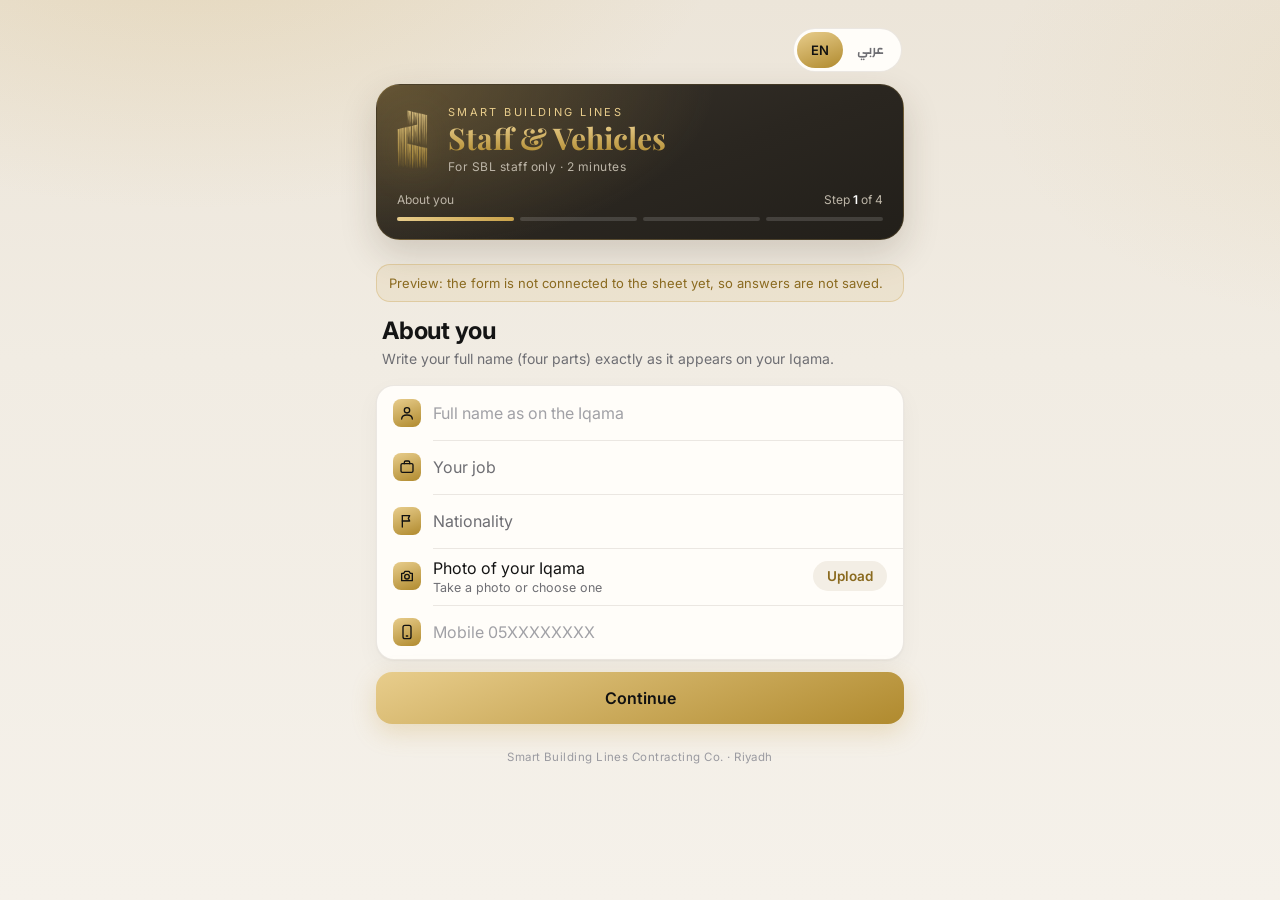
==== staff/index.html @ 47f31065 "Staff form: Iqama photo upload (no number), lists fix, Next always open Co-Authored-By: Claude Opus " ====
<!DOCTYPE html>
<html lang="en" data-endpoint="https://script.google.com/macros/s/AKfycbxif5D66XnU95AdRyR9ZAlbnvztAVgLRo8G4Ydb9CkKYhZfFOlJzrcIyh52DDuPWWcT/exec">
<head>
<meta charset="utf-8">
<meta name="viewport" content="width=device-width, initial-scale=1, viewport-fit=cover">
<meta name="robots" content="noindex, nofollow">
<title>SBL Staff &amp; Vehicles</title>
<link rel="preconnect" href="https://fonts.googleapis.com">
<link href="https://fonts.googleapis.com/css2?family=Inter:wght@400;500;600;700&family=Playfair+Display:wght@600;700&family=Changa:wght@400;500;600;700&display=swap" rel="stylesheet">
<style>
:root{
  --bg:#f1ece3; --cell:#fffdf9; --line:rgba(60,45,20,.10); --field:#f3eee5; --ink:#8a6a1f;
  --text:#141414; --muted:#6e6e73; --gold:#c9a24a; --gold2:#e8cd8c; --gold3:#b08a2e; --danger:#e5484d; --ok:#2e7d4f; --r:18px;
}
*{box-sizing:border-box;-webkit-tap-highlight-color:transparent}
html,body{margin:0;background:var(--bg);color:var(--text);font-family:Inter,-apple-system,BlinkMacSystemFont,"SF Pro Text",system-ui,sans-serif;-webkit-font-smoothing:antialiased}
body{min-height:100vh;background:
  radial-gradient(900px 500px at 15% -10%,rgba(201,162,74,.22),transparent 60%),
  radial-gradient(700px 400px at 110% 10%,rgba(201,162,74,.10),transparent 60%),
  linear-gradient(180deg,#ece5d9 0%,var(--bg) 40%,#f5f1ea 100%)}
.wrap{max-width:560px;margin:0 auto;padding:28px 16px 40px}
.top{display:flex;justify-content:flex-end;margin:0 2px 12px}
.lang{display:flex;background:var(--cell);border:1px solid var(--line);border-radius:999px;padding:3px}
.lang button{border:0;background:transparent;color:var(--muted);font:600 13px Inter,Changa,sans-serif;padding:6px 14px;border-radius:999px;cursor:pointer}
.lang button.sel{background:linear-gradient(160deg,var(--gold2),var(--gold3));color:#111}
.head{background:radial-gradient(520px 260px at 0% 0%,rgba(201,162,74,.30),transparent 65%),linear-gradient(160deg,#3a342c 0%,#2a2620 55%,#221f1a 100%);
  border-radius:24px;padding:18px;margin:0 0 24px;box-shadow:0 14px 36px rgba(60,45,20,.18);border:1px solid rgba(201,162,74,.18)}
.hero{display:flex;align-items:center;gap:16px;margin:2px 0 18px}
.hero img{height:62px;filter:drop-shadow(0 6px 18px rgba(201,162,74,.35))}
.hero .k{font-size:11px;letter-spacing:.22em;color:var(--gold2);text-transform:uppercase}
.hero h1{font-family:"Playfair Display",Georgia,serif;font-size:30px;line-height:1.05;margin:4px 0 4px;background:linear-gradient(180deg,var(--gold2),var(--gold3));-webkit-background-clip:text;background-clip:text;color:transparent}
.hero .s{font-size:12px;color:#bdb6a8;letter-spacing:.04em}
.steplbl{display:flex;justify-content:space-between;margin:0 2px 10px;font-size:12px;color:#bdb6a8}
.steplbl b{color:#fff;font-weight:600}
.prog{display:flex;gap:6px;margin:0 2px}
.prog i{flex:1;height:4px;border-radius:4px;background:rgba(255,255,255,.14);overflow:hidden;position:relative}
.prog i::after{content:"";position:absolute;inset:0;width:0;background:linear-gradient(90deg,var(--gold2),var(--gold));transition:width .5s cubic-bezier(.2,.8,.2,1)}
.prog i.on::after{width:100%}
.step{display:none;animation:in .45s cubic-bezier(.2,.8,.2,1)}
.step.on{display:block}
.step.back{animation:inb .45s cubic-bezier(.2,.8,.2,1)}
@keyframes in{from{opacity:0;transform:translateX(24px)}to{opacity:1;transform:none}}
@keyframes inb{from{opacity:0;transform:translateX(-24px)}to{opacity:1;transform:none}}
h2{font-size:24px;font-weight:700;margin:6px 6px 4px;letter-spacing:-.01em}
.sub{color:var(--muted);font-size:14px;margin:0 6px 16px;line-height:1.45}
.group{background:var(--cell);border-radius:var(--r);overflow:hidden;margin-bottom:18px;border:1px solid var(--line);box-shadow:0 1px 2px rgba(0,0,0,.04),0 8px 24px rgba(0,0,0,.04)}
.glabel{font-size:12px;text-transform:uppercase;letter-spacing:.08em;color:var(--muted);margin:0 16px 8px}
.row{display:flex;align-items:center;gap:12px;padding:0 16px;min-height:54px;position:relative}
.row+.row::before,.q+.row::before,.row+.q::before{content:"";position:absolute;top:0;inset-inline-start:56px;inset-inline-end:0;height:1px;background:var(--line)}
.ico{width:28px;height:28px;border-radius:8px;display:grid;place-items:center;flex:none;background:linear-gradient(160deg,var(--gold2),var(--gold3));color:#111}
.ico svg{width:16px;height:16px}
.row input,.row select{flex:1;min-width:0;border:0;outline:0;background:transparent;color:var(--text);font:inherit;font-size:16px;padding:16px 0}
.row input::placeholder{color:#a1a1a6}
.row select{appearance:none;-webkit-appearance:none;cursor:pointer}
.row select:invalid{color:#6e6e73}
.row select option{color:#111;background:#fff}
.row select:valid{color:#111;font-weight:500}
.row .chev{color:#a1a1a6;flex:none}
.row.file{cursor:pointer;padding-top:10px;padding-bottom:10px}
.row.file .ftxt{flex:1;min-width:0;display:flex;flex-direction:column;gap:2px;font-size:16px}
.row.file small{font-size:12.5px;color:var(--muted);white-space:nowrap;overflow:hidden;text-overflow:ellipsis}
.row.file .fbtn{flex:none;font-size:13.5px;font-weight:600;padding:7px 14px;border-radius:999px;background:var(--field);color:var(--ink)}
.row.file #iqThumb{width:44px;height:44px;border-radius:8px;object-fit:cover;flex:none;border:1px solid var(--line)}
.row.file.has .fbtn{background:rgba(46,125,79,.12);color:var(--ok)}
.row.err.file small{color:var(--danger)}
.row.err input,.row.err select{color:var(--danger)}
.row.err .ico{background:var(--danger);color:#fff}
.row .badge{font-size:11.5px;font-weight:600;padding:3px 8px;border-radius:999px;flex:none}
.badge.found{background:rgba(46,125,79,.12);color:var(--ok)}
.badge.new{background:rgba(201,162,74,.18);color:var(--ink)}
.q{padding:14px 16px;position:relative}
.q .ql{font-size:15px;margin-bottom:10px;display:flex;gap:10px;align-items:center}
.seg{display:flex;background:var(--field);border-radius:11px;padding:3px}
.seg button{flex:1;border:0;background:transparent;color:var(--muted);font:inherit;font-size:13.5px;font-weight:500;padding:9px 6px;border-radius:9px;cursor:pointer}
.seg button.sel{background:linear-gradient(160deg,var(--gold2),var(--gold3));color:#111;font-weight:600;box-shadow:0 2px 10px rgba(201,162,74,.3)}
.chips{display:flex;flex-wrap:wrap;gap:8px}
.chip{border:1px solid var(--line);background:var(--field);color:var(--text);font:inherit;font-size:13.5px;padding:8px 14px;border-radius:999px;cursor:pointer}
.chip.sel{border-color:var(--gold);color:#111;background:linear-gradient(160deg,var(--gold2),var(--gold3))}
.q.err .seg,.q.err .chips{outline:1px solid var(--danger);outline-offset:3px;border-radius:12px}
.bar{display:flex;gap:10px;margin-top:6px}
.btn{flex:1;border:0;border-radius:16px;font:inherit;font-weight:600;font-size:16px;padding:16px;cursor:pointer}
.btn:active{transform:scale(.98)}
.btn.p{background:linear-gradient(160deg,var(--gold2),var(--gold3));color:#111;box-shadow:0 8px 24px rgba(201,162,74,.28)}
.btn.s{background:var(--cell);color:var(--text);border:1px solid var(--line);flex:0 0 110px}
.btn[disabled]{opacity:.6}
.msg{color:var(--danger);font-size:13px;margin:-6px 6px 12px}
.done{text-align:center;padding:40px 10px}
.done .ok{width:86px;height:86px;border-radius:50%;margin:0 auto 18px;display:grid;place-items:center;background:linear-gradient(160deg,var(--gold2),var(--gold3));box-shadow:0 12px 36px rgba(201,162,74,.35)}
.done .ok svg{width:42px;height:42px;stroke:#111}
.done h2{font-family:"Playfair Display",Georgia,serif;font-size:28px}
.foot{text-align:center;color:#9a9aa0;font-size:11.5px;margin-top:26px;letter-spacing:.04em}
.spin{display:inline-block;width:18px;height:18px;border:2px solid rgba(0,0,0,.25);border-top-color:#111;border-radius:50%;animation:sp .7s linear infinite;vertical-align:-3px;margin-inline-end:8px}
@keyframes sp{to{transform:rotate(360deg)}}
[hidden]{display:none!important}
.note{background:rgba(201,162,74,.12);border:1px solid rgba(201,162,74,.35);color:var(--ink);border-radius:14px;padding:10px 12px;font-size:13px;margin:0 0 14px}
html[lang=ar] body{font-family:Changa,Inter,system-ui,sans-serif}
html[lang=ar] .hero h1,html[lang=ar] .done h2{font-family:Changa,serif;font-weight:700}
html[lang=ar] .hero .k,html[lang=ar] .glabel{letter-spacing:0}
html[lang=ar] .row input[type=tel],html[lang=ar] .row input[inputmode=numeric],html[lang=ar] .row input[type=email]{direction:ltr;text-align:right}
html[dir=rtl] .step{animation-name:inb}
html[dir=rtl] .step.back{animation-name:in}
html[dir=rtl] .chev{transform:scaleX(-1)}
</style>
</head>
<body>
<div class="wrap">
  <div class="top"><div class="lang" id="lang"><button type="button" data-l="en" class="sel">EN</button><button type="button" data-l="ar">عربي</button></div></div>
  <header class="head">
    <div class="hero">
      <img src="sbl-mark-gold.png" alt="SBL">
      <div>
        <div class="k">Smart Building Lines</div>
        <h1 data-t="title">Staff &amp; Vehicles</h1>
        <div class="s" data-t="tagline">For SBL staff only · 2 minutes</div>
      </div>
    </div>
    <div class="steplbl"><span id="slName">About you</span><span><span data-t="step">Step</span> <b id="slNo">1</b> <span data-t="of">of</span> 4</span></div>
    <div class="prog"><i class="on"></i><i></i><i></i><i></i></div>
  </header>

  <div id="offline" class="note" hidden data-t="offline">Preview: the form is not connected to the sheet yet, so answers are not saved.</div>

  <!-- STEP 1: about you -->
  <section class="step on" data-name="you">
    <h2 data-t="s1h">About you</h2>
    <p class="sub" data-t="s1p">Write your full name (four parts) exactly as it appears on your Iqama.</p>
    <div class="group">
      <div class="row" id="r-name"><span class="ico"><svg xmlns="http://www.w3.org/2000/svg" viewBox="0 0 24 24" fill="none" stroke="currentColor" stroke-width="2" stroke-linecap="round" stroke-linejoin="round"><circle cx="12" cy="8" r="4"/><path d="M4 21c0-4 4-6 8-6s8 2 8 6"/></svg></span><input id="name" autocomplete="name" data-ph="namePh" placeholder="Full name as on the Iqama"></div>
      <div class="row" id="r-job"><span class="ico"><svg xmlns="http://www.w3.org/2000/svg" viewBox="0 0 24 24" fill="none" stroke="currentColor" stroke-width="2" stroke-linecap="round" stroke-linejoin="round"><rect x="3" y="7" width="18" height="13" rx="2"/><path d="M8 7V5a2 2 0 0 1 2-2h4a2 2 0 0 1 2 2v2"/></svg></span><select id="job" required><option value="" disabled selected data-t="jobPh">Your job</option></select><span class="chev"><svg xmlns="http://www.w3.org/2000/svg" viewBox="0 0 24 24" fill="none" stroke="currentColor" stroke-width="2" stroke-linecap="round" stroke-linejoin="round"><path d="M9 6l6 6-6 6"/></svg></span></div>
      <div class="row" id="r-jobOther" hidden><span class="ico"><svg xmlns="http://www.w3.org/2000/svg" viewBox="0 0 24 24" fill="none" stroke="currentColor" stroke-width="2" stroke-linecap="round" stroke-linejoin="round"><path d="M12 20h9"/><path d="M16.5 3.5a2.1 2.1 0 0 1 3 3L7 19l-4 1 1-4z"/></svg></span><input id="jobOther" data-ph="jobOtherPh" placeholder="Write your job"></div>
      <div class="row" id="r-nat"><span class="ico"><svg xmlns="http://www.w3.org/2000/svg" viewBox="0 0 24 24" fill="none" stroke="currentColor" stroke-width="2" stroke-linecap="round" stroke-linejoin="round"><path d="M5 21V4"/><path d="M5 4h11l-2 4 2 4H5"/></svg></span><select id="nationality" required><option value="" disabled selected data-t="natPh">Nationality</option></select><span class="chev"><svg xmlns="http://www.w3.org/2000/svg" viewBox="0 0 24 24" fill="none" stroke="currentColor" stroke-width="2" stroke-linecap="round" stroke-linejoin="round"><path d="M9 6l6 6-6 6"/></svg></span></div>
      <label class="row file" id="r-iqamaPhoto"><span class="ico"><svg xmlns="http://www.w3.org/2000/svg" viewBox="0 0 24 24" fill="none" stroke="currentColor" stroke-width="2" stroke-linecap="round" stroke-linejoin="round"><path d="M4 8h3l2-3h6l2 3h3v11H4z"/><circle cx="12" cy="13" r="3.5"/></svg></span><span class="ftxt"><span data-t="iqPhoto">Photo of your Iqama</span><small id="iqPhotoName" data-t="iqPhotoHint">Take a photo or choose one</small></span><img id="iqThumb" alt="" hidden><span class="fbtn" data-t="choose">Upload</span><input id="iqamaPhoto" type="file" accept="image/*,application/pdf" hidden></label>
      <div class="row" id="r-phone"><span class="ico"><svg xmlns="http://www.w3.org/2000/svg" viewBox="0 0 24 24" fill="none" stroke="currentColor" stroke-width="2" stroke-linecap="round" stroke-linejoin="round"><rect x="6" y="2" width="12" height="20" rx="3"/><path d="M11 18h2"/></svg></span><input id="phone" type="tel" inputmode="tel" maxlength="10" data-ph="phonePh" placeholder="Mobile 05XXXXXXXX"></div>
    </div>
    <div class="msg" id="m1"></div>
    <div class="bar"><button class="btn p" data-next data-t="next">Continue</button></div>
  </section>

  <!-- STEP 2: where you work -->
  <section class="step" data-name="work">
    <h2 data-t="s2h">Where you work</h2>
    <p class="sub" data-t="s2p">The project you are on now.</p>
    <div class="group">
      <div class="row" id="r-project"><span class="ico"><svg xmlns="http://www.w3.org/2000/svg" viewBox="0 0 24 24" fill="none" stroke="currentColor" stroke-width="2" stroke-linecap="round" stroke-linejoin="round"><path d="M3 21h18"/><path d="M5 21V8l7-5 7 5v13"/><path d="M9 21v-6h6v6"/></svg></span><select id="project" required><option value="" disabled selected data-t="projPh">Project</option></select><span class="chev"><svg xmlns="http://www.w3.org/2000/svg" viewBox="0 0 24 24" fill="none" stroke="currentColor" stroke-width="2" stroke-linecap="round" stroke-linejoin="round"><path d="M9 6l6 6-6 6"/></svg></span></div>
      <div class="row" id="r-projectOther" hidden><span class="ico"><svg xmlns="http://www.w3.org/2000/svg" viewBox="0 0 24 24" fill="none" stroke="currentColor" stroke-width="2" stroke-linecap="round" stroke-linejoin="round"><path d="M12 20h9"/><path d="M16.5 3.5a2.1 2.1 0 0 1 3 3L7 19l-4 1 1-4z"/></svg></span><input id="projectOther" data-ph="projOtherPh" placeholder="Write the project or site"></div>
      <div class="row"><span class="ico"><svg xmlns="http://www.w3.org/2000/svg" viewBox="0 0 24 24" fill="none" stroke="currentColor" stroke-width="2" stroke-linecap="round" stroke-linejoin="round"><path d="M12 21s-7-6.2-7-11a7 7 0 0 1 14 0c0 4.8-7 11-7 11z"/><circle cx="12" cy="10" r="2.5"/></svg></span><select id="city" required><option value="" disabled selected data-t="cityPh">City</option></select><span class="chev"><svg xmlns="http://www.w3.org/2000/svg" viewBox="0 0 24 24" fill="none" stroke="currentColor" stroke-width="2" stroke-linecap="round" stroke-linejoin="round"><path d="M9 6l6 6-6 6"/></svg></span></div>
      <div class="row"><span class="ico"><svg xmlns="http://www.w3.org/2000/svg" viewBox="0 0 24 24" fill="none" stroke="currentColor" stroke-width="2" stroke-linecap="round" stroke-linejoin="round"><circle cx="9" cy="8" r="3.5"/><path d="M2.5 20c0-3.5 3-5.5 6.5-5.5s6.5 2 6.5 5.5"/><path d="M16 4.5a3.5 3.5 0 0 1 0 7"/><path d="M18 14.7c2 .6 3.5 2.2 3.5 5.3"/></svg></span><input id="boss" autocomplete="off" data-ph="bossPh" placeholder="Your direct manager (optional)"></div>
    </div>
    <div class="msg" id="m2"></div>
    <div class="bar"><button class="btn s" data-back data-t="back">Back</button><button class="btn p" data-next data-t="next">Continue</button></div>
  </section>

  <!-- STEP 3: phone and the company system -->
  <section class="step" data-name="system">
    <h2 data-t="s3h">The company system</h2>
    <p class="sub" data-t="s3p">So we can set you up on the SBL system for attendance and invoices.</p>
    <div class="group">
      <div class="q"><div class="ql" data-t="accountQ">Do you have an SBL system login?</div>
        <div class="seg" data-k="account"><button type="button" data-v="Yes" data-t="yes">Yes</button><button type="button" data-v="No" data-t="no">No</button><button type="button" data-v="DontKnow" data-t="dontKnow">Not sure</button></div></div>
      <div class="row"><span class="ico"><svg xmlns="http://www.w3.org/2000/svg" viewBox="0 0 24 24" fill="none" stroke="currentColor" stroke-width="2" stroke-linecap="round" stroke-linejoin="round"><rect x="3" y="5" width="18" height="14" rx="3"/><path d="M3 7l9 6 9-6"/></svg></span><input id="email" type="email" inputmode="email" data-ph="emailPh" placeholder="Email (optional)"></div>
      <div class="q"><div class="ql" data-t="custodyQ">Do you spend from company cash (custody)?</div>
        <div class="seg" data-k="custody"><button type="button" data-v="Yes" data-t="yes">Yes</button><button type="button" data-v="No" data-t="no">No</button></div></div>
    </div>
    <div class="msg" id="m3"></div>
    <div class="bar"><button class="btn s" data-back data-t="back">Back</button><button class="btn p" data-next data-t="next">Continue</button></div>
  </section>

  <!-- STEP 4: the car -->
  <section class="step" data-name="car">
    <h2 data-t="s4h">Your car</h2>
    <p class="sub" data-t="s4p">The car you use for work, if any.</p>
    <div class="group">
      <div class="q" id="q-hasCar"><div class="ql" data-t="hasCarQ">Do you have a car for work?</div>
        <div class="chips" data-k="hasCar"><button type="button" class="chip" data-v="Company" data-t="company">Company car</button><button type="button" class="chip" data-v="Own" data-t="own">My own car</button><button type="button" class="chip" data-v="Hired" data-t="hired">Hired car</button><button type="button" class="chip" data-v="None" data-t="noCar">No car</button></div></div>
    </div>
    <div id="carBox" hidden>
      <div class="group">
        <div class="row" id="r-car"><span class="ico"><svg xmlns="http://www.w3.org/2000/svg" viewBox="0 0 24 24" fill="none" stroke="currentColor" stroke-width="2" stroke-linecap="round" stroke-linejoin="round"><path d="M5 17h14v-5l-2-5H7l-2 5z"/><circle cx="8" cy="17" r="2"/><circle cx="16" cy="17" r="2"/><path d="M5 12h14"/></svg></span><select id="car" required><option value="" disabled selected data-t="carPh">Car type</option></select><span class="chev"><svg xmlns="http://www.w3.org/2000/svg" viewBox="0 0 24 24" fill="none" stroke="currentColor" stroke-width="2" stroke-linecap="round" stroke-linejoin="round"><path d="M9 6l6 6-6 6"/></svg></span></div>
        <div class="row" id="r-plate"><span class="ico"><svg xmlns="http://www.w3.org/2000/svg" viewBox="0 0 24 24" fill="none" stroke="currentColor" stroke-width="2" stroke-linecap="round" stroke-linejoin="round"><path d="M4 9h16M4 15h16M10 3 8 21M16 3l-2 18"/></svg></span><input id="plate" maxlength="20" data-ph="platePh" placeholder="Plate number, e.g. 3456 JKB"></div>
        <div class="row" id="r-fleet"><span class="ico"><svg xmlns="http://www.w3.org/2000/svg" viewBox="0 0 24 24" fill="none" stroke="currentColor" stroke-width="2" stroke-linecap="round" stroke-linejoin="round"><path d="M20 12l-8 8-9-9V3h8z"/><circle cx="7.5" cy="7.5" r="1.5"/></svg></span><input id="fleet" maxlength="10" inputmode="numeric" data-ph="fleetPh" placeholder="Company car number, e.g. 091"></div>
        <div class="q" id="q-fuel"><div class="ql" data-t="fuelQ">Fuel</div>
          <div class="seg" data-k="fuel"><button type="button" data-v="Diesel" data-t="diesel">Diesel</button><button type="button" data-v="Petrol91" data-t="p91">Petrol 91</button><button type="button" data-v="Petrol95" data-t="p95">Petrol 95</button></div></div>
        <div class="q"><div class="ql" data-t="fuelPayQ">How do you pay for fuel?</div>
          <div class="chips" data-k="fuelPay"><button type="button" class="chip" data-v="Aldrees" data-t="aldrees">Aldrees card</button><button type="button" class="chip" data-v="Custody" data-t="fromCustody">From custody</button><button type="button" class="chip" data-v="OwnPocket" data-t="ownPocket">I pay and claim</button><button type="button" class="chip" data-v="Other" data-t="other">Other</button></div></div>
        <div class="row" id="r-odo"><span class="ico"><svg xmlns="http://www.w3.org/2000/svg" viewBox="0 0 24 24" fill="none" stroke="currentColor" stroke-width="2" stroke-linecap="round" stroke-linejoin="round"><path d="M12 14l4-4"/><path d="M3.5 18a9 9 0 1 1 17 0"/></svg></span><input id="odometer" inputmode="numeric" maxlength="7" data-ph="odoPh" placeholder="Odometer now, km"></div>
      </div>
    </div>
    <div class="group">
      <div class="row"><span class="ico"><svg xmlns="http://www.w3.org/2000/svg" viewBox="0 0 24 24" fill="none" stroke="currentColor" stroke-width="2" stroke-linecap="round" stroke-linejoin="round"><path d="M12 20h9"/><path d="M16.5 3.5a2.1 2.1 0 0 1 3 3L7 19l-4 1 1-4z"/></svg></span><input id="notes" maxlength="300" data-ph="notesPh" placeholder="Anything else (optional)"></div>
    </div>
    <div class="msg" id="m4"></div>
    <div class="bar"><button class="btn s" data-back data-t="back">Back</button><button class="btn p" id="send" data-t="send">Send</button></div>
  </section>

  <section class="step" data-name="done">
    <div class="done">
      <div class="ok"><svg viewBox="0 0 24 24" fill="none" stroke-width="3" stroke-linecap="round" stroke-linejoin="round"><path d="M5 12l5 5L19 7"/></svg></div>
      <h2 data-t="thanks">Thank you</h2>
      <p class="sub" id="doneText"></p>
      <div class="bar"><button class="btn s" style="flex:1" id="again" data-t="again">Fill in for someone else</button></div>
    </div>
  </section>

  <div class="foot">Smart Building Lines Contracting Co. · Riyadh</div>
</div>

<script>
(function () {
  var ENDPOINT = document.documentElement.dataset.endpoint || '';
  var T = {
    en: {}, // English is the page as written
    ar: {
      title: 'الموظفون والسيارات', tagline: 'لموظفي SBL فقط · دقيقتان', step: 'الخطوة', of: 'من',
      offline: 'معاينة: النموذج غير مرتبط بجدول البيانات بعد، فلا تُحفظ الإجابات.',
      s1h: 'بياناتك', s1p: 'اكتب اسمك الرباعي كما هو مكتوب في الإقامة.', namePh: 'الاسم الرباعي كما في الإقامة',
      jobPh: 'الوظيفة', jobOtherPh: 'اكتب وظيفتك', natPh: 'الجنسية', iqamaPh: 'رقم الإقامة أو الهوية (اختياري)', iqPhoto: 'صورة الإقامة', iqPhotoHint: 'التقط صورة أو اختر صورة', choose: 'رفع', change: 'تغيير', phonePh: 'رقم الجوال 05XXXXXXXX',
      s2h: 'مكان العمل', s2p: 'المشروع الذي تعمل فيه حاليًا.', projPh: 'المشروع', projOtherPh: 'اكتب اسم المشروع أو الموقع', cityPh: 'المدينة', bossPh: 'المسؤول المباشر (اختياري)',
      s3h: 'نظام الشركة', s3p: 'لتجهيز حسابك في نظام الشركة لتسجيل الحضور ورفع الفواتير.',
      no: 'لا', yes: 'نعم', dontKnow: 'لا أعلم',
      accountQ: 'هل لديك حساب في نظام SBL؟', emailPh: 'البريد الإلكتروني (اختياري)', custodyQ: 'هل تصرف من عهدة نقدية للشركة؟',
      s4h: 'السيارة', s4p: 'السيارة التي تستخدمها في العمل، إن وُجدت.', hasCarQ: 'هل لديك سيارة للعمل؟', company: 'سيارة الشركة', own: 'سيارتي الخاصة', hired: 'سيارة مستأجرة', noCar: 'لا توجد',
      carPh: 'نوع السيارة', platePh: 'رقم اللوحة، مثل 3456 JKB', fleetPh: 'رقم السيارة في الشركة، مثل 091', fuelQ: 'نوع الوقود', diesel: 'ديزل', p91: 'بنزين 91', p95: 'بنزين 95',
      fuelPayQ: 'طريقة دفع الوقود', aldrees: 'بطاقة الدريس', fromCustody: 'من العهدة', ownPocket: 'أدفع ثم أطالب', other: 'أخرى',
      odoPh: 'قراءة العداد الآن (كم)', notesPh: 'ملاحظات أخرى (اختياري)', back: 'رجوع', next: 'التالي', send: 'إرسال', sending: 'جارٍ الإرسال',
      thanks: 'شكرًا لك', again: 'تعبئة البيانات لشخص آخر', otherOpt: 'أخرى (اكتبها)', otherProj: 'غير موجود (اكتبه)', otherCar: 'نوع آخر',
      eName: 'اكتب اسمك الرباعي (ثلاثة أجزاء على الأقل).', eJob: 'اختر وظيفتك.', eNat: 'اختر الجنسية.', eIqama: 'رقم الإقامة مكوّن من 10 أرقام.', eIqPhoto: 'أرفق صورة واضحة للإقامة.', eIqBig: 'الملف كبير جدًا، اختر صورة.', ePhone: 'رقم الجوال يبدأ بـ 05 ومكوّن من 10 أرقام.',
      eProject: 'اختر المشروع.', eHasCar: 'حدّد ما إذا كانت لديك سيارة.', eCar: 'اختر نوع السيارة واكتب رقم لوحتها.', eFleet: 'اكتب رقم السيارة في الشركة المكتوب عليها، مثل 091.', eFuel: 'اختر نوع الوقود.', eOdo: 'اكتب قراءة العداد بالكيلومتر.',
      eSend: 'لم تُرسل البيانات. تحقّق من الاتصال بالإنترنت وأعد المحاولة.', found: 'موجود', names: { you: 'بياناتك', work: 'مكان العمل', system: 'النظام', car: 'السيارة', done: 'تم' }
    }
  };
  var EN = {
    otherOpt: 'Other (write it)', otherProj: 'Not listed (write it)', otherCar: 'Another type', sending: 'Sending',
    eName: 'Write your full name (at least three parts).', eJob: 'Choose your job.', eNat: 'Choose your nationality.', eIqama: 'The Iqama number has 10 digits.', eIqPhoto: 'Attach a clear photo of your Iqama.', eIqBig: 'The file is too big; choose a photo.', change: 'Change', ePhone: 'The mobile starts with 05 and has 10 digits.',
    eProject: 'Choose the project.', eHasCar: 'Say if you have a car.', eCar: 'Choose the car type and write its plate number.', eFleet: 'Write the company car number painted on the car, e.g. 091.', eFuel: 'Choose the fuel.', eOdo: 'Write the odometer reading in km.',
    eSend: 'It did not send. Check the internet and try again.', found: 'Found', names: { you: 'About you', work: 'Work', system: 'System', car: 'Car', done: 'Done' }
  };
  // Lists until the sheet answers (and in a preview): no names, only the general lists.
  var L = {
    employees: [],
    jobs: ['Site Engineer', 'Civil Engineer', 'Project Manager', 'Foreman / Supervisor', 'Team Leader', 'Technician', 'Rigger', 'QC Technician', 'Driver', 'Equipment Operator', 'Labourer', 'Office / Admin'],
    nationalities: ['Saudi', 'Sudanese', 'Pakistani', 'Indian', 'Egyptian', 'Yemeni', 'Bangladeshi', 'Nepali', 'Filipino'],
    projects: [], cities: ['Riyadh', 'Hail', 'Bisha', 'Jeddah', 'Dammam', 'Makkah', 'Madinah', 'Abha', 'Tabuk'], cars: []
  };
  var $ = function (id) { return document.getElementById(id); };
  var lang = 'en', step = 0, val = {}, byName = {};
  var steps = Array.prototype.slice.call(document.querySelectorAll('.step'));
  var orig = {};
  document.querySelectorAll('[data-t]').forEach(function (el) { orig[el.dataset.t] = el.textContent; });
  document.querySelectorAll('[data-ph]').forEach(function (el) { orig['ph:' + el.dataset.ph] = el.placeholder; });
  var tx = function (k) { return lang === 'ar' ? (T.ar[k] || EN[k] || orig[k] || k) : (EN[k] || orig[k] || k); };

  function setLang(l) {
    lang = l;
    document.documentElement.lang = l;
    document.documentElement.dir = l === 'ar' ? 'rtl' : 'ltr';
    document.querySelectorAll('#lang button').forEach(function (b) { b.classList.toggle('sel', b.dataset.l === l); });
    document.querySelectorAll('[data-t]').forEach(function (el) { el.textContent = l === 'ar' ? (T.ar[el.dataset.t] || orig[el.dataset.t]) : orig[el.dataset.t]; });
    document.querySelectorAll('[data-ph]').forEach(function (el) { el.placeholder = l === 'ar' ? (T.ar[el.dataset.ph] || orig['ph:' + el.dataset.ph]) : orig['ph:' + el.dataset.ph]; });
    document.querySelectorAll('option[data-other]').forEach(function (o) { o.textContent = tx(o.dataset.other); });
    $('slName').textContent = (lang === 'ar' ? T.ar.names : EN.names)[steps[step].dataset.name];
    try { localStorage.setItem('sbl-staff-lang', l); } catch (e) {}
  }

  function fill(sel, items, otherKey) {
    var keep = sel.querySelector('option[disabled]');
    sel.innerHTML = ''; sel.appendChild(keep);
    items.forEach(function (t) { var o = document.createElement('option'); o.value = t; o.textContent = t; sel.appendChild(o); });
    if (otherKey) { var o = document.createElement('option'); o.value = '__other'; o.dataset.other = otherKey; o.textContent = tx(otherKey); sel.appendChild(o); }
  }
  function useLists(l) {
    L = l;
    fill($('job'), L.jobs, 'otherOpt');
    fill($('nationality'), L.nationalities, 'otherOpt');
    fill($('project'), L.projects, 'otherProj');
    fill($('city'), L.cities, 'otherOpt');
    var car = $('car'), keep = car.querySelector('option[disabled]');
    car.innerHTML = ''; car.appendChild(keep);
    L.cars.forEach(function (c, i) { var o = document.createElement('option'); o.value = String(i); o.textContent = c.label; car.appendChild(o); });
    var oc = document.createElement('option'); oc.value = '__other'; oc.dataset.other = 'otherCar'; oc.textContent = tx('otherCar'); car.appendChild(oc);
  }
  useLists(L);
  if (ENDPOINT) {
    fetch(ENDPOINT + '?lists=1', { credentials: 'omit', redirect: 'follow' })
      .then(function (r) { return r.json(); })
      .then(function (j) { if (j && j.jobs) useLists(j); })
      .catch(function () { $('offline').hidden = false; });
  } else {
    $('offline').hidden = false;
  }

  $('name').addEventListener('input', function () { $('r-name').classList.remove('err'); });
  var iqFile = null; // { name, type, data (base64) }
  $('iqamaPhoto').addEventListener('change', function () {
    var f = this.files && this.files[0]; if (!f) return;
    var row = $('r-iqamaPhoto'), show = function (thumb) {
      row.classList.add('has'); row.classList.remove('err');
      $('iqPhotoName').textContent = f.name; row.querySelector('.fbtn').textContent = tx('change');
      $('iqThumb').hidden = !thumb; if (thumb) $('iqThumb').src = thumb;
    };
    if (f.type === 'application/pdf') {
      if (f.size > 6e6) { iqFile = null; row.classList.add('err'); $('iqPhotoName').textContent = tx('eIqBig'); return; }
      var fr = new FileReader();
      fr.onload = function () { iqFile = { name: f.name, type: f.type, data: String(fr.result).split(',')[1] }; show(''); };
      fr.readAsDataURL(f); return;
    }
    var img = new Image(), url = URL.createObjectURL(f);
    img.onload = function () {
      var k = Math.min(1, 1600 / Math.max(img.width, img.height)), c = document.createElement('canvas');
      c.width = Math.round(img.width * k); c.height = Math.round(img.height * k);
      c.getContext('2d').drawImage(img, 0, 0, c.width, c.height);
      var d = c.toDataURL('image/jpeg', 0.82); URL.revokeObjectURL(url);
      iqFile = { name: f.name.replace(/\.[^.]+$/, '') + '.jpg', type: 'image/jpeg', data: d.split(',')[1] }; show(d);
    };
    img.onerror = function () { URL.revokeObjectURL(url); iqFile = null; row.classList.add('err'); $('iqPhotoName').textContent = tx('eIqPhoto'); };
    img.src = url;
  });
  $('job').addEventListener('change', function () { $('r-jobOther').hidden = this.value !== '__other'; $('r-job').classList.remove('err'); });
  $('project').addEventListener('change', function () { $('r-projectOther').hidden = this.value !== '__other'; $('r-project').classList.remove('err'); });
  $('car').addEventListener('change', function () { $('r-car').classList.remove('err'); });
  document.querySelectorAll('[data-k]').forEach(function (g) {
    g.addEventListener('click', function (ev) {
      var b = ev.target.closest('button'); if (!b) return;
      g.querySelectorAll('button').forEach(function (x) { x.classList.toggle('sel', x === b); });
      val[g.dataset.k] = b.dataset.v;
      if (g.dataset.k === 'hasCar') {
        $('carBox').hidden = b.dataset.v === 'None';
        // The company number is painted on company cars only.
        $('r-fleet').hidden = b.dataset.v !== 'Company';
      }
      var q = g.closest('.q'); if (q) q.classList.remove('err');
    });
  });

  function err(id, on) { $(id).classList.toggle('err', !!on); return on ? 1 : 0; }
  function check(i) {
    var bad = 0, first = '';
    var note = function (k) { if (!first) first = k; };
    if (i === 0) {
      // A full name: at least three words (four as on the Iqama is asked for).
      if (err('r-name', $('name').value.trim().split(/\s+/).filter(Boolean).length < 3)) note('eName');
      if (err('r-job', !$('job').value || ($('job').value === '__other' && !$('jobOther').value.trim()))) note('eJob');
      if (err('r-nat', !$('nationality').value)) note('eNat');
      if (err('r-iqamaPhoto', !iqFile)) note('eIqPhoto');
      if (err('r-phone', !/^05\d{8}$/.test($('phone').value.trim()))) note('ePhone');
    }
    if (i === 1 && err('r-project', !$('project').value || ($('project').value === '__other' && !$('projectOther').value.trim()))) note('eProject');
    
    if (i === 3) {
      if (err('q-hasCar', !val.hasCar)) note('eHasCar');
      if (val.hasCar && val.hasCar !== 'None') {
        if (err('r-car', !$('car').value) | err('r-plate', $('plate').value.trim().length < 4)) note('eCar');
        if (err('r-fleet', val.hasCar === 'Company' && !/^\d{1,4}$/.test($('fleet').value.trim()))) note('eFleet');
        if (err('q-fuel', !val.fuel)) note('eFuel');
        if (err('r-odo', !/^\d{1,7}$/.test($('odometer').value.trim()))) note('eOdo');
      }
    }
    $('m' + (i + 1)).textContent = first ? tx(first) : '';
    bad = first ? 1 : 0;
    return !bad;
  }
  function go(n, back) {
    steps[step].classList.remove('on', 'back');
    step = n;
    steps[step].classList.add('on'); if (back) steps[step].classList.add('back');
    document.querySelectorAll('.prog i').forEach(function (p, k) { p.classList.toggle('on', k <= Math.min(step, 3)); });
    $('slNo').textContent = String(Math.min(step + 1, 4));
    $('slName').textContent = (lang === 'ar' ? T.ar.names : EN.names)[steps[step].dataset.name];
    window.scrollTo({ top: 0, behavior: 'smooth' });
  }
  document.querySelectorAll('[data-next]').forEach(function (b) { b.addEventListener('click', function () { go(step + 1); }); });
  document.querySelectorAll('[data-back]').forEach(function (b) { b.addEventListener('click', function () { go(step - 1, true); }); });

  $('send').addEventListener('click', function () {
    // Every step is checked here; the first one with a problem opens with its note.
    for (var k = 0; k < 4; k++) if (!check(k)) { if (k !== step) go(k, true); return; }
    var name = $('name').value.trim().replace(/\s+/g, ' '), ci = $('car').value, car = L.cars[Number(ci)], noCar = val.hasCar === 'None';
    var data = {
      name: name,
      job: $('job').value === '__other' ? $('jobOther').value.trim() : $('job').value,
      nationality: $('nationality').value === '__other' ? 'Other' : $('nationality').value,
      phone: $('phone').value.trim(),
      project: $('project').value === '__other' ? $('projectOther').value.trim() : $('project').value,
      city: $('city').value === '__other' ? 'Other' : $('city').value, boss: $('boss').value.trim(),
      account: val.account || '', email: $('email').value.trim(), custody: val.custody || '',
      hasCar: val.hasCar || '', car: noCar ? '' : (ci === '__other' ? 'Other' : (car ? car.label : '')),
      plate: noCar ? '' : $('plate').value.trim(), fleet: val.hasCar === 'Company' ? $('fleet').value.trim() : '', fuel: noCar ? '' : (val.fuel || ''), fuelPay: noCar ? '' : (val.fuelPay || ''),
      odometer: noCar ? '' : $('odometer').value.trim(), notes: $('notes').value.trim(), lang: lang, iqamaPhoto: iqFile
    };
    var btn = this; btn.disabled = true; btn.innerHTML = '<span class="spin"></span>' + tx('sending');
    var done = function () { $('doneText').textContent = data.name + ' · ' + data.project + (data.car ? ' · ' + data.car : ''); go(4); };
    var fail = function () { btn.disabled = false; btn.textContent = tx('send'); $('m4').textContent = tx('eSend'); };
    if (!ENDPOINT) { setTimeout(done, 400); return; } // preview: nothing is sent
    fetch(ENDPOINT, { method: 'POST', headers: { 'Content-Type': 'text/plain;charset=utf-8' }, body: JSON.stringify(data), credentials: 'omit', redirect: 'follow' })
      .then(function (r) { return r.json(); })
      .then(function (j) { if (j && j.ok) done(); else fail(); })
      .catch(fail);
  });
  $('again').addEventListener('click', function () { location.reload(); });

  document.querySelectorAll('#lang button').forEach(function (b) { b.addEventListener('click', function () { setLang(b.dataset.l); }); });
  var saved = null; try { saved = localStorage.getItem('sbl-staff-lang'); } catch (e) {}
  setLang(saved || ((navigator.language || '').indexOf('ar') === 0 ? 'ar' : 'en'));
})();
</script>
</body>
</html>
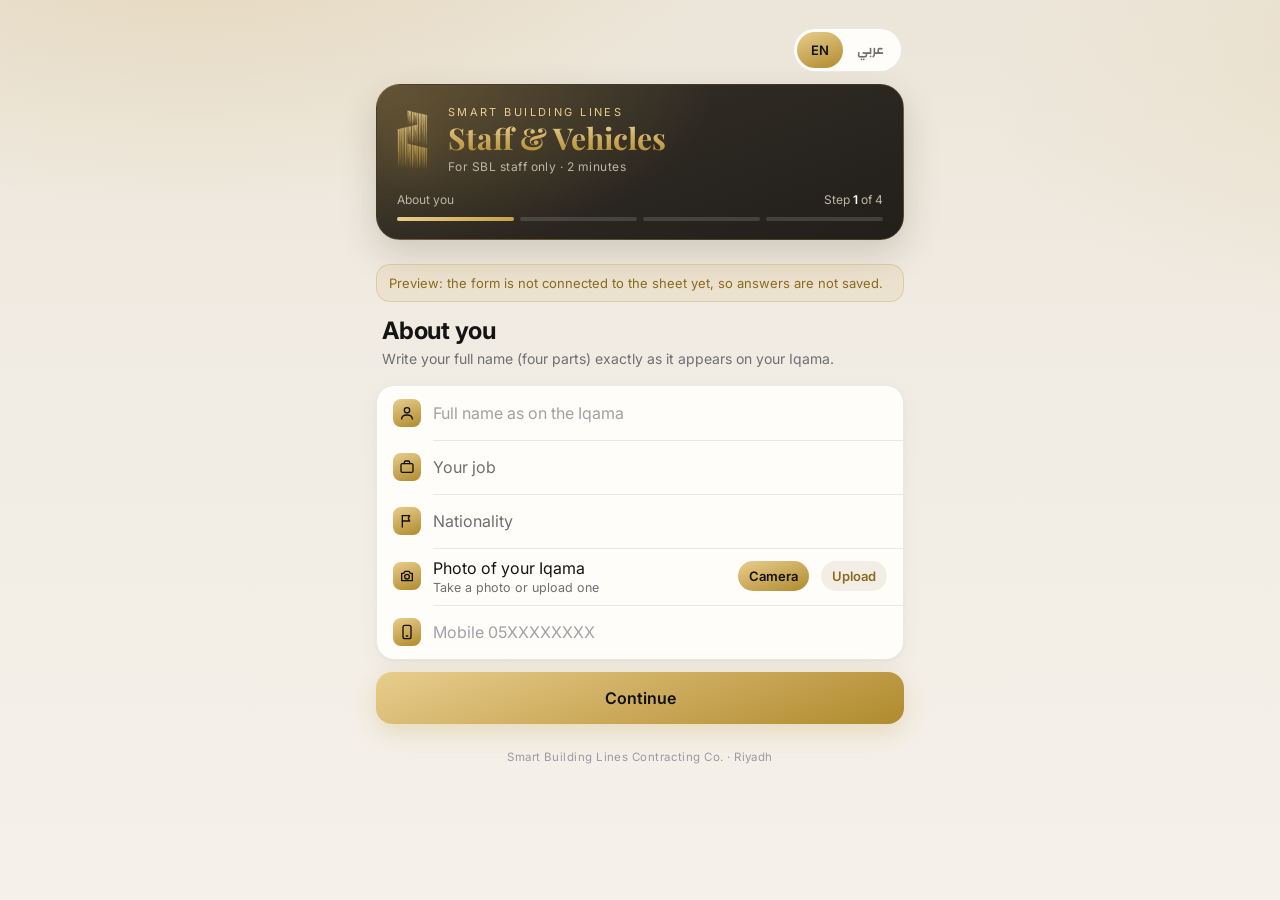
==== commit 968088e4: "Staff form: Camera button and a clarity check on the Iqama photo Co-Authored-By: Claude Opus 5.5 <no" ====
--- a/staff/index.html
+++ b/staff/index.html
@@ -59,7 +59,9 @@
 .row.file{cursor:pointer;padding-top:10px;padding-bottom:10px}
 .row.file .ftxt{flex:1;min-width:0;display:flex;flex-direction:column;gap:2px;font-size:16px}
 .row.file small{font-size:12.5px;color:var(--muted);white-space:nowrap;overflow:hidden;text-overflow:ellipsis}
-.row.file .fbtn{flex:none;font-size:13.5px;font-weight:600;padding:7px 14px;border-radius:999px;background:var(--field);color:var(--ink)}
+.row.file .fbtn{flex:none;font-size:13px;font-weight:600;padding:7px 11px;border-radius:999px;background:var(--field);color:var(--ink);cursor:pointer}
+.row.file .fbtn.cam{background:linear-gradient(160deg,var(--gold2),var(--gold3));color:#111}
+.row.file small{white-space:normal}
 .row.file #iqThumb{width:44px;height:44px;border-radius:8px;object-fit:cover;flex:none;border:1px solid var(--line)}
 .row.file.has .fbtn{background:rgba(46,125,79,.12);color:var(--ok)}
 .row.err.file small{color:var(--danger)}
@@ -129,7 +131,7 @@
       <div class="row" id="r-job"><span class="ico"><svg xmlns="http://www.w3.org/2000/svg" viewBox="0 0 24 24" fill="none" stroke="currentColor" stroke-width="2" stroke-linecap="round" stroke-linejoin="round"><rect x="3" y="7" width="18" height="13" rx="2"/><path d="M8 7V5a2 2 0 0 1 2-2h4a2 2 0 0 1 2 2v2"/></svg></span><select id="job" required><option value="" disabled selected data-t="jobPh">Your job</option></select><span class="chev"><svg xmlns="http://www.w3.org/2000/svg" viewBox="0 0 24 24" fill="none" stroke="currentColor" stroke-width="2" stroke-linecap="round" stroke-linejoin="round"><path d="M9 6l6 6-6 6"/></svg></span></div>
       <div class="row" id="r-jobOther" hidden><span class="ico"><svg xmlns="http://www.w3.org/2000/svg" viewBox="0 0 24 24" fill="none" stroke="currentColor" stroke-width="2" stroke-linecap="round" stroke-linejoin="round"><path d="M12 20h9"/><path d="M16.5 3.5a2.1 2.1 0 0 1 3 3L7 19l-4 1 1-4z"/></svg></span><input id="jobOther" data-ph="jobOtherPh" placeholder="Write your job"></div>
       <div class="row" id="r-nat"><span class="ico"><svg xmlns="http://www.w3.org/2000/svg" viewBox="0 0 24 24" fill="none" stroke="currentColor" stroke-width="2" stroke-linecap="round" stroke-linejoin="round"><path d="M5 21V4"/><path d="M5 4h11l-2 4 2 4H5"/></svg></span><select id="nationality" required><option value="" disabled selected data-t="natPh">Nationality</option></select><span class="chev"><svg xmlns="http://www.w3.org/2000/svg" viewBox="0 0 24 24" fill="none" stroke="currentColor" stroke-width="2" stroke-linecap="round" stroke-linejoin="round"><path d="M9 6l6 6-6 6"/></svg></span></div>
-      <label class="row file" id="r-iqamaPhoto"><span class="ico"><svg xmlns="http://www.w3.org/2000/svg" viewBox="0 0 24 24" fill="none" stroke="currentColor" stroke-width="2" stroke-linecap="round" stroke-linejoin="round"><path d="M4 8h3l2-3h6l2 3h3v11H4z"/><circle cx="12" cy="13" r="3.5"/></svg></span><span class="ftxt"><span data-t="iqPhoto">Photo of your Iqama</span><small id="iqPhotoName" data-t="iqPhotoHint">Take a photo or choose one</small></span><img id="iqThumb" alt="" hidden><span class="fbtn" data-t="choose">Upload</span><input id="iqamaPhoto" type="file" accept="image/*,application/pdf" hidden></label>
+      <div class="row file" id="r-iqamaPhoto"><span class="ico"><svg xmlns="http://www.w3.org/2000/svg" viewBox="0 0 24 24" fill="none" stroke="currentColor" stroke-width="2" stroke-linecap="round" stroke-linejoin="round"><path d="M4 8h3l2-3h6l2 3h3v11H4z"/><circle cx="12" cy="13" r="3.5"/></svg></span><span class="ftxt"><span data-t="iqPhoto">Photo of your Iqama</span><small id="iqPhotoName" data-t="iqPhotoHint">Take a photo or upload one</small></span><img id="iqThumb" alt="" hidden><label class="fbtn cam"><span data-t="shoot">Camera</span><input id="iqCam" type="file" accept="image/*" capture="environment" hidden></label><label class="fbtn"><span data-t="choose">Upload</span><input id="iqamaPhoto" type="file" accept="image/*,application/pdf" hidden></label></div>
       <div class="row" id="r-phone"><span class="ico"><svg xmlns="http://www.w3.org/2000/svg" viewBox="0 0 24 24" fill="none" stroke="currentColor" stroke-width="2" stroke-linecap="round" stroke-linejoin="round"><rect x="6" y="2" width="12" height="20" rx="3"/><path d="M11 18h2"/></svg></span><input id="phone" type="tel" inputmode="tel" maxlength="10" data-ph="phonePh" placeholder="Mobile 05XXXXXXXX"></div>
     </div>
     <div class="msg" id="m1"></div>
@@ -213,7 +215,8 @@
       title: 'الموظفون والسيارات', tagline: 'لموظفي SBL فقط · دقيقتان', step: 'الخطوة', of: 'من',
       offline: 'معاينة: النموذج غير مرتبط بجدول البيانات بعد، فلا تُحفظ الإجابات.',
       s1h: 'بياناتك', s1p: 'اكتب اسمك الرباعي كما هو مكتوب في الإقامة.', namePh: 'الاسم الرباعي كما في الإقامة',
-      jobPh: 'الوظيفة', jobOtherPh: 'اكتب وظيفتك', natPh: 'الجنسية', iqamaPh: 'رقم الإقامة أو الهوية (اختياري)', iqPhoto: 'صورة الإقامة', iqPhotoHint: 'التقط صورة أو اختر صورة', choose: 'رفع', change: 'تغيير', phonePh: 'رقم الجوال 05XXXXXXXX',
+      jobPh: 'الوظيفة', jobOtherPh: 'اكتب وظيفتك', natPh: 'الجنسية', iqamaPh: 'رقم الإقامة أو الهوية (اختياري)', iqPhoto: 'صورة الإقامة', iqPhotoHint: 'صوّر الإقامة أو ارفع صورتها', choose: 'رفع', shoot: 'تصوير',
+      eIqBlur: 'الصورة غير واضحة. صوّر الإقامة مرة أخرى في مكان مضيء وثبّت الجوال.', eIqDark: 'الصورة مظلمة. صوّر الإقامة في مكان مضيء.', eIqSmall: 'الصورة صغيرة. صوّر الإقامة من مسافة أقرب.', change: 'تغيير', phonePh: 'رقم الجوال 05XXXXXXXX',
       s2h: 'مكان العمل', s2p: 'المشروع الذي تعمل فيه حاليًا.', projPh: 'المشروع', projOtherPh: 'اكتب اسم المشروع أو الموقع', cityPh: 'المدينة', bossPh: 'المسؤول المباشر (اختياري)',
       s3h: 'نظام الشركة', s3p: 'لتجهيز حسابك في نظام الشركة لتسجيل الحضور ورفع الفواتير.',
       no: 'لا', yes: 'نعم', dontKnow: 'لا أعلم',
@@ -230,7 +233,7 @@
   };
   var EN = {
     otherOpt: 'Other (write it)', otherProj: 'Not listed (write it)', otherCar: 'Another type', sending: 'Sending',
-    eName: 'Write your full name (at least three parts).', eJob: 'Choose your job.', eNat: 'Choose your nationality.', eIqama: 'The Iqama number has 10 digits.', eIqPhoto: 'Attach a clear photo of your Iqama.', eIqBig: 'The file is too big; choose a photo.', change: 'Change', ePhone: 'The mobile starts with 05 and has 10 digits.',
+    eName: 'Write your full name (at least three parts).', eJob: 'Choose your job.', eNat: 'Choose your nationality.', eIqama: 'The Iqama number has 10 digits.', eIqPhoto: 'Attach a clear photo of your Iqama.', eIqBig: 'The file is too big; choose a photo.', eIqBlur: 'The photo is blurry. Take it again in good light and hold the phone still.', eIqDark: 'The photo is too dark. Take it in good light.', eIqSmall: 'The photo is too small. Take it closer.', change: 'Change', ePhone: 'The mobile starts with 05 and has 10 digits.',
     eProject: 'Choose the project.', eHasCar: 'Say if you have a car.', eCar: 'Choose the car type and write its plate number.', eFleet: 'Write the company car number painted on the car, e.g. 091.', eFuel: 'Choose the fuel.', eOdo: 'Write the odometer reading in km.',
     eSend: 'It did not send. Check the internet and try again.', found: 'Found', names: { you: 'About you', work: 'Work', system: 'System', car: 'Car', done: 'Done' }
   };
@@ -290,15 +293,38 @@
 
   $('name').addEventListener('input', function () { $('r-name').classList.remove('err'); });
   var iqFile = null; // { name, type, data (base64) }
-  $('iqamaPhoto').addEventListener('change', function () {
-    var f = this.files && this.files[0]; if (!f) return;
+  // Is the photo usable? Checked on the phone: size, light, and sharpness (variance of the
+  // Laplacian on a small grey copy; a blurred photo has almost no sharp edges).
+  function photoProblem(c) {
+    if (Math.min(c.width, c.height) < 450) return 'eIqSmall';
+    var w = 480, h = Math.round(c.height * w / c.width), s = document.createElement('canvas');
+    s.width = w; s.height = h; var x = s.getContext('2d'); x.drawImage(c, 0, 0, w, h);
+    var px = x.getImageData(0, 0, w, h).data, g = new Float32Array(w * h), sum = 0;
+    for (var i = 0; i < w * h; i++) { g[i] = 0.299 * px[i * 4] + 0.587 * px[i * 4 + 1] + 0.114 * px[i * 4 + 2]; sum += g[i]; }
+    if (sum / (w * h) < 45) return 'eIqDark';
+    var n = 0, m = 0, m2 = 0;
+    for (var yy = 1; yy < h - 1; yy++) for (var xx = 1; xx < w - 1; xx++) {
+      var k = yy * w + xx, l = g[k - 1] + g[k + 1] + g[k - w] + g[k + w] - 4 * g[k];
+      n++; m += l; m2 += l * l;
+    }
+    var v = m2 / n - (m / n) * (m / n);
+    window.__iqSharp = Math.round(v);
+    return v < BLUR_MIN ? 'eIqBlur' : '';
+  }
+  var BLUR_MIN = 40;
+  function pick() {
+    var f = this.files && this.files[0]; this.value = ''; if (!f) return;
     var row = $('r-iqamaPhoto'), show = function (thumb) {
       row.classList.add('has'); row.classList.remove('err');
-      $('iqPhotoName').textContent = f.name; row.querySelector('.fbtn').textContent = tx('change');
+      $('iqPhotoName').textContent = '✓ ' + tx('iqPhoto');
+      $('iqThumb').hidden = !thumb; if (thumb) $('iqThumb').src = thumb;
+    }, bad = function (key, thumb) {
+      iqFile = null; row.classList.remove('has'); row.classList.add('err');
+      $('iqPhotoName').textContent = tx(key);
       $('iqThumb').hidden = !thumb; if (thumb) $('iqThumb').src = thumb;
     };
     if (f.type === 'application/pdf') {
-      if (f.size > 6e6) { iqFile = null; row.classList.add('err'); $('iqPhotoName').textContent = tx('eIqBig'); return; }
+      if (f.size > 6e6) { bad('eIqBig', ''); return; }
       var fr = new FileReader();
       fr.onload = function () { iqFile = { name: f.name, type: f.type, data: String(fr.result).split(',')[1] }; show(''); };
       fr.readAsDataURL(f); return;
@@ -309,11 +335,15 @@
       c.width = Math.round(img.width * k); c.height = Math.round(img.height * k);
       c.getContext('2d').drawImage(img, 0, 0, c.width, c.height);
       var d = c.toDataURL('image/jpeg', 0.82); URL.revokeObjectURL(url);
-      iqFile = { name: f.name.replace(/\.[^.]+$/, '') + '.jpg', type: 'image/jpeg', data: d.split(',')[1] }; show(d);
+      var problem = photoProblem(c);
+      if (problem) { bad(problem, d); return; }
+      iqFile = { name: (f.name || 'iqama').replace(/\.[^.]+$/, '') + '.jpg', type: 'image/jpeg', data: d.split(',')[1] }; show(d);
     };
-    img.onerror = function () { URL.revokeObjectURL(url); iqFile = null; row.classList.add('err'); $('iqPhotoName').textContent = tx('eIqPhoto'); };
+    img.onerror = function () { URL.revokeObjectURL(url); bad('eIqPhoto', ''); };
     img.src = url;
-  });
+  }
+  $('iqamaPhoto').addEventListener('change', pick);
+  $('iqCam').addEventListener('change', pick);
   $('job').addEventListener('change', function () { $('r-jobOther').hidden = this.value !== '__other'; $('r-job').classList.remove('err'); });
   $('project').addEventListener('change', function () { $('r-projectOther').hidden = this.value !== '__other'; $('r-project').classList.remove('err'); });
   $('car').addEventListener('change', function () { $('r-car').classList.remove('err'); });
@@ -392,7 +422,12 @@
     if (!ENDPOINT) { setTimeout(done, 400); return; } // preview: nothing is sent
     fetch(ENDPOINT, { method: 'POST', headers: { 'Content-Type': 'text/plain;charset=utf-8' }, body: JSON.stringify(data), credentials: 'omit', redirect: 'follow' })
       .then(function (r) { return r.json(); })
-      .then(function (j) { if (j && j.ok) done(); else fail(); })
+      .then(function (j) {
+        if (!(j && j.ok)) return fail();
+        // The Iqama is read on the server after this; the person does not wait for it.
+        if (j.read) fetch(ENDPOINT, { method: 'POST', headers: { 'Content-Type': 'text/plain;charset=utf-8' }, body: JSON.stringify({ action: 'read', token: j.read }), credentials: 'omit', keepalive: true }).catch(function () {});
+        done();
+      })
       .catch(fail);
   });
   $('again').addEventListener('click', function () { location.reload(); });
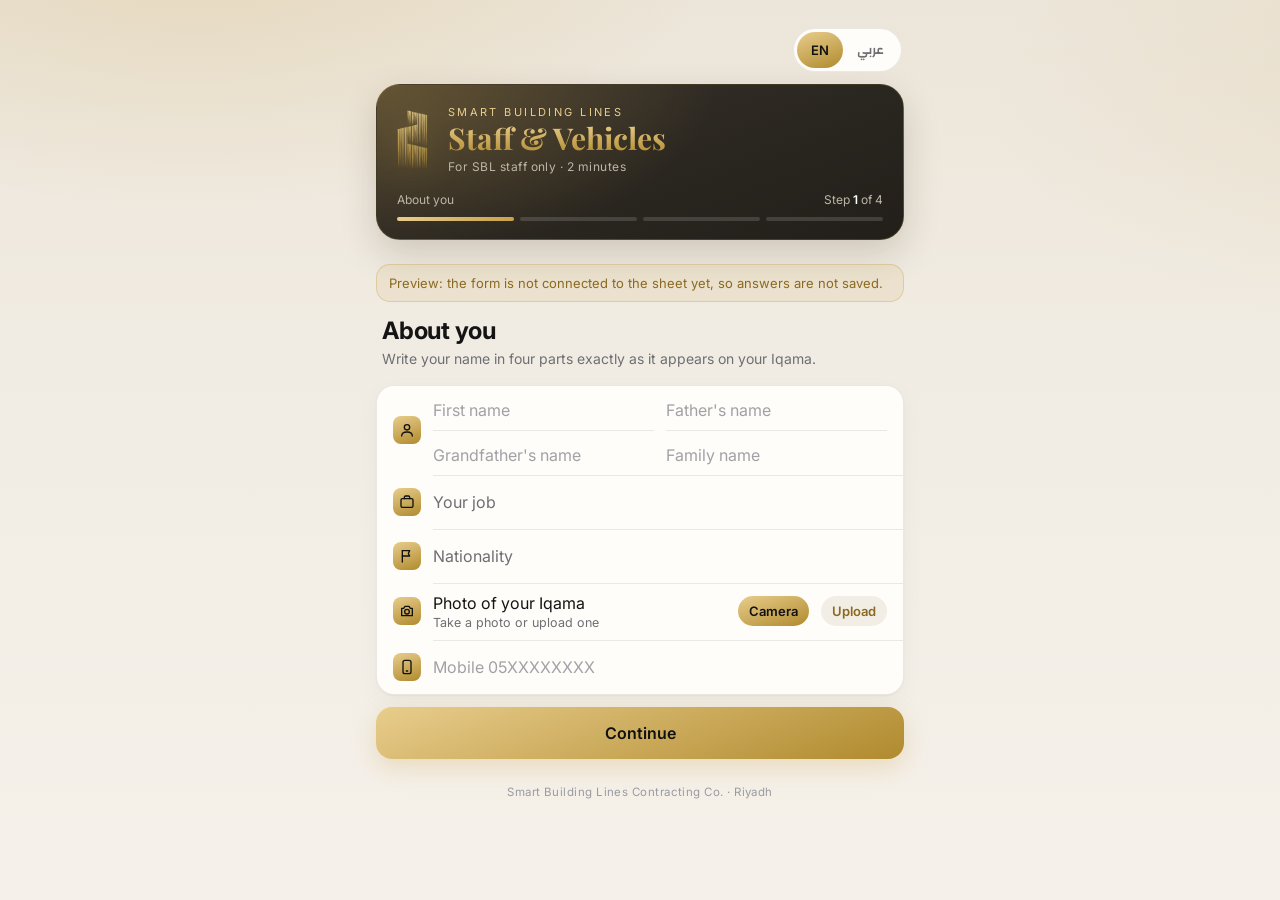
==== commit 4431d659: "Staff form: Next only when the step is complete, name in four boxes, diesel or petrol, quick AI Iqam" ====
--- a/staff/index.html
+++ b/staff/index.html
@@ -56,12 +56,21 @@
 .row select option{color:#111;background:#fff}
 .row select:valid{color:#111;font-weight:500}
 .row .chev{color:#a1a1a6;flex:none}
+.names{flex:1;min-width:0;display:grid;grid-template-columns:1fr 1fr;column-gap:12px}
+.names input{border-bottom:1px solid var(--line)!important;padding:14px 0 10px!important}
+.names input:nth-child(n+3){border-bottom:0!important}
+.row.err .names input:placeholder-shown{border-bottom-color:var(--danger)!important}
 .row.file{cursor:pointer;padding-top:10px;padding-bottom:10px}
 .row.file .ftxt{flex:1;min-width:0;display:flex;flex-direction:column;gap:2px;font-size:16px}
 .row.file small{font-size:12.5px;color:var(--muted);white-space:nowrap;overflow:hidden;text-overflow:ellipsis}
 .row.file .fbtn{flex:none;font-size:13px;font-weight:600;padding:7px 11px;border-radius:999px;background:var(--field);color:var(--ink);cursor:pointer}
+.row.file button.fbtn{border:0;font-family:inherit}
 .row.file .fbtn.cam{background:linear-gradient(160deg,var(--gold2),var(--gold3));color:#111}
 .row.file small{white-space:normal}
+.thumbw{position:relative;flex:none;border-radius:8px;overflow:hidden;display:block;line-height:0}
+.row.file.scanning .thumbw::after{content:"";position:absolute;left:0;right:0;height:3px;top:0;background:var(--gold2);box-shadow:0 0 10px 2px rgba(232,205,140,.9);animation:scanl 1.1s ease-in-out infinite alternate}
+@keyframes scanl{from{top:0}to{top:calc(100% - 3px)}}
+.row.file.scanning small{color:var(--ink)}
 .row.file #iqThumb{width:44px;height:44px;border-radius:8px;object-fit:cover;flex:none;border:1px solid var(--line)}
 .row.file.has .fbtn{background:rgba(46,125,79,.12);color:var(--ok)}
 .row.err.file small{color:var(--danger)}
@@ -94,6 +103,22 @@
 .spin{display:inline-block;width:18px;height:18px;border:2px solid rgba(0,0,0,.25);border-top-color:#111;border-radius:50%;animation:sp .7s linear infinite;vertical-align:-3px;margin-inline-end:8px}
 @keyframes sp{to{transform:rotate(360deg)}}
 [hidden]{display:none!important}
+.camx{position:fixed;inset:0;z-index:50;background:#000;overflow:hidden;font-family:inherit}
+.camx video{position:absolute;inset:0;width:100%;height:100%;object-fit:cover}
+.camx .frame{position:absolute;left:50%;top:46%;transform:translate(-50%,-50%);width:88vw;max-width:560px;aspect-ratio:1.586;border-radius:16px;
+  box-shadow:0 0 0 200vmax rgba(0,0,0,.58);outline:1.5px solid rgba(232,205,140,.55)}
+.camx .frame i{position:absolute;width:34px;height:34px;border:4px solid var(--gold2)}
+.camx .frame .c1{top:-3px;left:-3px;border-right:0;border-bottom:0;border-top-left-radius:16px}
+.camx .frame .c2{top:-3px;right:-3px;border-left:0;border-bottom:0;border-top-right-radius:16px}
+.camx .frame .c3{bottom:-3px;left:-3px;border-right:0;border-top:0;border-bottom-left-radius:16px}
+.camx .frame .c4{bottom:-3px;right:-3px;border-left:0;border-top:0;border-bottom-right-radius:16px}
+.camhint{position:absolute;left:0;right:0;top:calc(env(safe-area-inset-top) + 28px);text-align:center;color:#fff;padding:0 24px;display:flex;flex-direction:column;gap:4px}
+.camhint b{font-size:18px}.camhint span{font-size:13px;color:#d6d0c4}
+.cambar{position:absolute;left:0;right:0;bottom:0;padding:22px 26px calc(env(safe-area-inset-bottom) + 28px);display:flex;align-items:center;justify-content:space-between}
+.camtxt{min-width:70px;border:0;background:none;color:#fff;font:inherit;font-size:16px;cursor:pointer}
+.shutter{width:76px;height:76px;border-radius:50%;border:5px solid var(--gold2);background:#fff;box-shadow:0 0 0 4px rgba(0,0,0,.35);cursor:pointer}
+.shutter:active{transform:scale(.94)}
+.camwait{position:absolute;inset:0;display:grid;place-items:center;color:#fff;font-size:15px;pointer-events:none}
 .note{background:rgba(201,162,74,.12);border:1px solid rgba(201,162,74,.35);color:var(--ink);border-radius:14px;padding:10px 12px;font-size:13px;margin:0 0 14px}
 html[lang=ar] body{font-family:Changa,Inter,system-ui,sans-serif}
 html[lang=ar] .hero h1,html[lang=ar] .done h2{font-family:Changa,serif;font-weight:700}
@@ -125,13 +150,13 @@
   <!-- STEP 1: about you -->
   <section class="step on" data-name="you">
     <h2 data-t="s1h">About you</h2>
-    <p class="sub" data-t="s1p">Write your full name (four parts) exactly as it appears on your Iqama.</p>
+    <p class="sub" data-t="s1p">Write your name in four parts exactly as it appears on your Iqama.</p>
     <div class="group">
-      <div class="row" id="r-name"><span class="ico"><svg xmlns="http://www.w3.org/2000/svg" viewBox="0 0 24 24" fill="none" stroke="currentColor" stroke-width="2" stroke-linecap="round" stroke-linejoin="round"><circle cx="12" cy="8" r="4"/><path d="M4 21c0-4 4-6 8-6s8 2 8 6"/></svg></span><input id="name" autocomplete="name" data-ph="namePh" placeholder="Full name as on the Iqama"></div>
+      <div class="row" id="r-name"><span class="ico"><svg xmlns="http://www.w3.org/2000/svg" viewBox="0 0 24 24" fill="none" stroke="currentColor" stroke-width="2" stroke-linecap="round" stroke-linejoin="round"><circle cx="12" cy="8" r="4"/><path d="M4 21c0-4 4-6 8-6s8 2 8 6"/></svg></span><div class="names"><input id="n1" autocomplete="given-name" data-ph="n1Ph" placeholder="First name"><input id="n2" autocomplete="off" data-ph="n2Ph" placeholder="Father's name"><input id="n3" autocomplete="off" data-ph="n3Ph" placeholder="Grandfather's name"><input id="n4" autocomplete="family-name" data-ph="n4Ph" placeholder="Family name"></div></div>
       <div class="row" id="r-job"><span class="ico"><svg xmlns="http://www.w3.org/2000/svg" viewBox="0 0 24 24" fill="none" stroke="currentColor" stroke-width="2" stroke-linecap="round" stroke-linejoin="round"><rect x="3" y="7" width="18" height="13" rx="2"/><path d="M8 7V5a2 2 0 0 1 2-2h4a2 2 0 0 1 2 2v2"/></svg></span><select id="job" required><option value="" disabled selected data-t="jobPh">Your job</option></select><span class="chev"><svg xmlns="http://www.w3.org/2000/svg" viewBox="0 0 24 24" fill="none" stroke="currentColor" stroke-width="2" stroke-linecap="round" stroke-linejoin="round"><path d="M9 6l6 6-6 6"/></svg></span></div>
       <div class="row" id="r-jobOther" hidden><span class="ico"><svg xmlns="http://www.w3.org/2000/svg" viewBox="0 0 24 24" fill="none" stroke="currentColor" stroke-width="2" stroke-linecap="round" stroke-linejoin="round"><path d="M12 20h9"/><path d="M16.5 3.5a2.1 2.1 0 0 1 3 3L7 19l-4 1 1-4z"/></svg></span><input id="jobOther" data-ph="jobOtherPh" placeholder="Write your job"></div>
       <div class="row" id="r-nat"><span class="ico"><svg xmlns="http://www.w3.org/2000/svg" viewBox="0 0 24 24" fill="none" stroke="currentColor" stroke-width="2" stroke-linecap="round" stroke-linejoin="round"><path d="M5 21V4"/><path d="M5 4h11l-2 4 2 4H5"/></svg></span><select id="nationality" required><option value="" disabled selected data-t="natPh">Nationality</option></select><span class="chev"><svg xmlns="http://www.w3.org/2000/svg" viewBox="0 0 24 24" fill="none" stroke="currentColor" stroke-width="2" stroke-linecap="round" stroke-linejoin="round"><path d="M9 6l6 6-6 6"/></svg></span></div>
-      <div class="row file" id="r-iqamaPhoto"><span class="ico"><svg xmlns="http://www.w3.org/2000/svg" viewBox="0 0 24 24" fill="none" stroke="currentColor" stroke-width="2" stroke-linecap="round" stroke-linejoin="round"><path d="M4 8h3l2-3h6l2 3h3v11H4z"/><circle cx="12" cy="13" r="3.5"/></svg></span><span class="ftxt"><span data-t="iqPhoto">Photo of your Iqama</span><small id="iqPhotoName" data-t="iqPhotoHint">Take a photo or upload one</small></span><img id="iqThumb" alt="" hidden><label class="fbtn cam"><span data-t="shoot">Camera</span><input id="iqCam" type="file" accept="image/*" capture="environment" hidden></label><label class="fbtn"><span data-t="choose">Upload</span><input id="iqamaPhoto" type="file" accept="image/*,application/pdf" hidden></label></div>
+      <div class="row file" id="r-iqamaPhoto"><span class="ico"><svg xmlns="http://www.w3.org/2000/svg" viewBox="0 0 24 24" fill="none" stroke="currentColor" stroke-width="2" stroke-linecap="round" stroke-linejoin="round"><path d="M4 8h3l2-3h6l2 3h3v11H4z"/><circle cx="12" cy="13" r="3.5"/></svg></span><span class="ftxt"><span data-t="iqPhoto">Photo of your Iqama</span><small id="iqPhotoName" data-t="iqPhotoHint">Take a photo or upload one</small></span><span class="thumbw" id="iqThumbW" hidden><img id="iqThumb" alt=""></span><button type="button" class="fbtn cam" id="camBtn"><span data-t="shoot">Camera</span></button><input id="iqCam" type="file" accept="image/*" capture="environment" hidden><label class="fbtn"><span data-t="choose">Upload</span><input id="iqamaPhoto" type="file" accept="image/*,application/pdf" hidden></label></div>
       <div class="row" id="r-phone"><span class="ico"><svg xmlns="http://www.w3.org/2000/svg" viewBox="0 0 24 24" fill="none" stroke="currentColor" stroke-width="2" stroke-linecap="round" stroke-linejoin="round"><rect x="6" y="2" width="12" height="20" rx="3"/><path d="M11 18h2"/></svg></span><input id="phone" type="tel" inputmode="tel" maxlength="10" data-ph="phonePh" placeholder="Mobile 05XXXXXXXX"></div>
     </div>
     <div class="msg" id="m1"></div>
@@ -181,7 +206,7 @@
         <div class="row" id="r-plate"><span class="ico"><svg xmlns="http://www.w3.org/2000/svg" viewBox="0 0 24 24" fill="none" stroke="currentColor" stroke-width="2" stroke-linecap="round" stroke-linejoin="round"><path d="M4 9h16M4 15h16M10 3 8 21M16 3l-2 18"/></svg></span><input id="plate" maxlength="20" data-ph="platePh" placeholder="Plate number, e.g. 3456 JKB"></div>
         <div class="row" id="r-fleet"><span class="ico"><svg xmlns="http://www.w3.org/2000/svg" viewBox="0 0 24 24" fill="none" stroke="currentColor" stroke-width="2" stroke-linecap="round" stroke-linejoin="round"><path d="M20 12l-8 8-9-9V3h8z"/><circle cx="7.5" cy="7.5" r="1.5"/></svg></span><input id="fleet" maxlength="10" inputmode="numeric" data-ph="fleetPh" placeholder="Company car number, e.g. 091"></div>
         <div class="q" id="q-fuel"><div class="ql" data-t="fuelQ">Fuel</div>
-          <div class="seg" data-k="fuel"><button type="button" data-v="Diesel" data-t="diesel">Diesel</button><button type="button" data-v="Petrol91" data-t="p91">Petrol 91</button><button type="button" data-v="Petrol95" data-t="p95">Petrol 95</button></div></div>
+          <div class="seg" data-k="fuel"><button type="button" data-v="Diesel" data-t="diesel">Diesel</button><button type="button" data-v="Petrol" data-t="petrol">Petrol</button></div></div>
         <div class="q"><div class="ql" data-t="fuelPayQ">How do you pay for fuel?</div>
           <div class="chips" data-k="fuelPay"><button type="button" class="chip" data-v="Aldrees" data-t="aldrees">Aldrees card</button><button type="button" class="chip" data-v="Custody" data-t="fromCustody">From custody</button><button type="button" class="chip" data-v="OwnPocket" data-t="ownPocket">I pay and claim</button><button type="button" class="chip" data-v="Other" data-t="other">Other</button></div></div>
         <div class="row" id="r-odo"><span class="ico"><svg xmlns="http://www.w3.org/2000/svg" viewBox="0 0 24 24" fill="none" stroke="currentColor" stroke-width="2" stroke-linecap="round" stroke-linejoin="round"><path d="M12 14l4-4"/><path d="M3.5 18a9 9 0 1 1 17 0"/></svg></span><input id="odometer" inputmode="numeric" maxlength="7" data-ph="odoPh" placeholder="Odometer now, km"></div>
@@ -204,6 +229,18 @@
   </section>
 
   <div class="foot">Smart Building Lines Contracting Co. · Riyadh</div>
+</div>
+
+<div class="camx" id="camx" hidden>
+  <video id="camv" playsinline muted autoplay></video>
+  <div class="frame" id="camf"><i class="c1"></i><i class="c2"></i><i class="c3"></i><i class="c4"></i></div>
+  <div class="camhint"><b data-t="camHint">Place the Iqama inside the frame</b><span data-t="camHint2">Good light, no glare, all four corners inside</span></div>
+  <div class="cambar">
+    <button type="button" class="camtxt" id="camClose" data-t="cancel">Cancel</button>
+    <button type="button" class="shutter" id="camShot" aria-label="Take the photo"></button>
+    <span class="camtxt"></span>
+  </div>
+  <div class="camwait" id="camWait" data-t="camOpening">Opening the camera…</div>
 </div>
 
 <script>
@@ -214,26 +251,27 @@
     ar: {
       title: 'الموظفون والسيارات', tagline: 'لموظفي SBL فقط · دقيقتان', step: 'الخطوة', of: 'من',
       offline: 'معاينة: النموذج غير مرتبط بجدول البيانات بعد، فلا تُحفظ الإجابات.',
-      s1h: 'بياناتك', s1p: 'اكتب اسمك الرباعي كما هو مكتوب في الإقامة.', namePh: 'الاسم الرباعي كما في الإقامة',
-      jobPh: 'الوظيفة', jobOtherPh: 'اكتب وظيفتك', natPh: 'الجنسية', iqamaPh: 'رقم الإقامة أو الهوية (اختياري)', iqPhoto: 'صورة الإقامة', iqPhotoHint: 'صوّر الإقامة أو ارفع صورتها', choose: 'رفع', shoot: 'تصوير',
+      s1h: 'بياناتك', s1p: 'اكتب اسمك الرباعي كما هو مكتوب في الإقامة.', n1Ph: 'الاسم الأول', n2Ph: 'اسم الأب', n3Ph: 'اسم الجد', n4Ph: 'اسم العائلة',
+      jobPh: 'الوظيفة', jobOtherPh: 'اكتب وظيفتك', natPh: 'الجنسية', iqamaPh: 'رقم الإقامة أو الهوية (اختياري)', iqPhoto: 'صورة الإقامة', iqPhotoHint: 'صوّر الإقامة أو ارفع صورتها', iqScan: 'جارٍ التحقق من الإقامة…', iqOk: 'تم التعرف على الإقامة', eNotIqama: 'هذه ليست صورة إقامة. صوّر الإقامة نفسها داخل الإطار.', eIqWait: 'انتظر حتى ينتهي التحقق من صورة الإقامة.', choose: 'رفع', shoot: 'تصوير', cancel: 'إلغاء', camHint: 'ضع الإقامة داخل الإطار', camHint2: 'في مكان مضيء، بدون لمعان، والزوايا الأربع داخل الإطار', camOpening: 'جارٍ فتح الكاميرا…',
+      eCam: 'لم يُسمح باستخدام الكاميرا. اسمح للمتصفح باستخدامها، أو صوّر بالزر «رفع».',
       eIqBlur: 'الصورة غير واضحة. صوّر الإقامة مرة أخرى في مكان مضيء وثبّت الجوال.', eIqDark: 'الصورة مظلمة. صوّر الإقامة في مكان مضيء.', eIqSmall: 'الصورة صغيرة. صوّر الإقامة من مسافة أقرب.', change: 'تغيير', phonePh: 'رقم الجوال 05XXXXXXXX',
       s2h: 'مكان العمل', s2p: 'المشروع الذي تعمل فيه حاليًا.', projPh: 'المشروع', projOtherPh: 'اكتب اسم المشروع أو الموقع', cityPh: 'المدينة', bossPh: 'المسؤول المباشر (اختياري)',
       s3h: 'نظام الشركة', s3p: 'لتجهيز حسابك في نظام الشركة لتسجيل الحضور ورفع الفواتير.',
       no: 'لا', yes: 'نعم', dontKnow: 'لا أعلم',
       accountQ: 'هل لديك حساب في نظام SBL؟', emailPh: 'البريد الإلكتروني (اختياري)', custodyQ: 'هل تصرف من عهدة نقدية للشركة؟',
       s4h: 'السيارة', s4p: 'السيارة التي تستخدمها في العمل، إن وُجدت.', hasCarQ: 'هل لديك سيارة للعمل؟', company: 'سيارة الشركة', own: 'سيارتي الخاصة', hired: 'سيارة مستأجرة', noCar: 'لا توجد',
-      carPh: 'نوع السيارة', platePh: 'رقم اللوحة، مثل 3456 JKB', fleetPh: 'رقم السيارة في الشركة، مثل 091', fuelQ: 'نوع الوقود', diesel: 'ديزل', p91: 'بنزين 91', p95: 'بنزين 95',
+      carPh: 'نوع السيارة', platePh: 'رقم اللوحة، مثل 3456 JKB', fleetPh: 'رقم السيارة في الشركة، مثل 091', fuelQ: 'نوع الوقود', diesel: 'ديزل', petrol: 'بنزين',
       fuelPayQ: 'طريقة دفع الوقود', aldrees: 'بطاقة الدريس', fromCustody: 'من العهدة', ownPocket: 'أدفع ثم أطالب', other: 'أخرى',
       odoPh: 'قراءة العداد الآن (كم)', notesPh: 'ملاحظات أخرى (اختياري)', back: 'رجوع', next: 'التالي', send: 'إرسال', sending: 'جارٍ الإرسال',
       thanks: 'شكرًا لك', again: 'تعبئة البيانات لشخص آخر', otherOpt: 'أخرى (اكتبها)', otherProj: 'غير موجود (اكتبه)', otherCar: 'نوع آخر',
-      eName: 'اكتب اسمك الرباعي (ثلاثة أجزاء على الأقل).', eJob: 'اختر وظيفتك.', eNat: 'اختر الجنسية.', eIqama: 'رقم الإقامة مكوّن من 10 أرقام.', eIqPhoto: 'أرفق صورة واضحة للإقامة.', eIqBig: 'الملف كبير جدًا، اختر صورة.', ePhone: 'رقم الجوال يبدأ بـ 05 ومكوّن من 10 أرقام.',
+      eName: 'اكتب الاسم الرباعي كاملًا: الأول والأب والجد والعائلة.', eJob: 'اختر وظيفتك.', eNat: 'اختر الجنسية.', eIqama: 'رقم الإقامة مكوّن من 10 أرقام.', eIqPhoto: 'أرفق صورة واضحة للإقامة.', eIqBig: 'الملف كبير جدًا، اختر صورة.', ePhone: 'رقم الجوال يبدأ بـ 05 ومكوّن من 10 أرقام.',
       eProject: 'اختر المشروع.', eHasCar: 'حدّد ما إذا كانت لديك سيارة.', eCar: 'اختر نوع السيارة واكتب رقم لوحتها.', eFleet: 'اكتب رقم السيارة في الشركة المكتوب عليها، مثل 091.', eFuel: 'اختر نوع الوقود.', eOdo: 'اكتب قراءة العداد بالكيلومتر.',
       eSend: 'لم تُرسل البيانات. تحقّق من الاتصال بالإنترنت وأعد المحاولة.', found: 'موجود', names: { you: 'بياناتك', work: 'مكان العمل', system: 'النظام', car: 'السيارة', done: 'تم' }
     }
   };
   var EN = {
     otherOpt: 'Other (write it)', otherProj: 'Not listed (write it)', otherCar: 'Another type', sending: 'Sending',
-    eName: 'Write your full name (at least three parts).', eJob: 'Choose your job.', eNat: 'Choose your nationality.', eIqama: 'The Iqama number has 10 digits.', eIqPhoto: 'Attach a clear photo of your Iqama.', eIqBig: 'The file is too big; choose a photo.', eIqBlur: 'The photo is blurry. Take it again in good light and hold the phone still.', eIqDark: 'The photo is too dark. Take it in good light.', eIqSmall: 'The photo is too small. Take it closer.', change: 'Change', ePhone: 'The mobile starts with 05 and has 10 digits.',
+    eName: 'Write all four parts of your name: first, father, grandfather and family.', eJob: 'Choose your job.', eNat: 'Choose your nationality.', eIqama: 'The Iqama number has 10 digits.', eIqPhoto: 'Attach a clear photo of your Iqama.', eIqBig: 'The file is too big; choose a photo.', eIqBlur: 'The photo is blurry. Take it again in good light and hold the phone still.', eIqDark: 'The photo is too dark. Take it in good light.', eIqSmall: 'The photo is too small. Take it closer.', eCam: 'The camera was not allowed. Allow it for this browser, or use Upload.', iqScan: 'Checking the Iqama…', iqOk: 'Iqama recognised', eNotIqama: 'This is not a photo of an Iqama. Take the Iqama itself inside the frame.', eIqWait: 'Wait until the Iqama photo has been checked.', change: 'Change', ePhone: 'The mobile starts with 05 and has 10 digits.',
     eProject: 'Choose the project.', eHasCar: 'Say if you have a car.', eCar: 'Choose the car type and write its plate number.', eFleet: 'Write the company car number painted on the car, e.g. 091.', eFuel: 'Choose the fuel.', eOdo: 'Write the odometer reading in km.',
     eSend: 'It did not send. Check the internet and try again.', found: 'Found', names: { you: 'About you', work: 'Work', system: 'System', car: 'Car', done: 'Done' }
   };
@@ -291,7 +329,8 @@
     $('offline').hidden = false;
   }
 
-  $('name').addEventListener('input', function () { $('r-name').classList.remove('err'); });
+  ['n1', 'n2', 'n3', 'n4'].forEach(function (k) { $(k).addEventListener('input', function () { $('r-name').classList.remove('err'); }); });
+  var fullName = function () { return ['n1', 'n2', 'n3', 'n4'].map(function (k) { return $(k).value.trim().replace(/\s+/g, ' '); }).filter(Boolean).join(' '); };
   var iqFile = null; // { name, type, data (base64) }
   // Is the photo usable? Checked on the phone: size, light, and sharpness (variance of the
   // Laplacian on a small grey copy; a blurred photo has almost no sharp edges).
@@ -314,14 +353,15 @@
   var BLUR_MIN = 40;
   function pick() {
     var f = this.files && this.files[0]; this.value = ''; if (!f) return;
+    iqSeq++; iqCheck = ''; $('r-iqamaPhoto').classList.remove('scanning');
     var row = $('r-iqamaPhoto'), show = function (thumb) {
       row.classList.add('has'); row.classList.remove('err');
       $('iqPhotoName').textContent = '✓ ' + tx('iqPhoto');
-      $('iqThumb').hidden = !thumb; if (thumb) $('iqThumb').src = thumb;
+      $('iqThumbW').hidden = !thumb; if (thumb) $('iqThumb').src = thumb;
     }, bad = function (key, thumb) {
       iqFile = null; row.classList.remove('has'); row.classList.add('err');
       $('iqPhotoName').textContent = tx(key);
-      $('iqThumb').hidden = !thumb; if (thumb) $('iqThumb').src = thumb;
+      $('iqThumbW').hidden = !thumb; if (thumb) $('iqThumb').src = thumb;
     };
     if (f.type === 'application/pdf') {
       if (f.size > 6e6) { bad('eIqBig', ''); return; }
@@ -330,18 +370,77 @@
       fr.readAsDataURL(f); return;
     }
     var img = new Image(), url = URL.createObjectURL(f);
-    img.onload = function () {
-      var k = Math.min(1, 1600 / Math.max(img.width, img.height)), c = document.createElement('canvas');
-      c.width = Math.round(img.width * k); c.height = Math.round(img.height * k);
-      c.getContext('2d').drawImage(img, 0, 0, c.width, c.height);
-      var d = c.toDataURL('image/jpeg', 0.82); URL.revokeObjectURL(url);
-      var problem = photoProblem(c);
-      if (problem) { bad(problem, d); return; }
-      iqFile = { name: (f.name || 'iqama').replace(/\.[^.]+$/, '') + '.jpg', type: 'image/jpeg', data: d.split(',')[1] }; show(d);
-    };
+    img.onload = function () { URL.revokeObjectURL(url); keep(img, img.width, img.height, f.name); };
     img.onerror = function () { URL.revokeObjectURL(url); bad('eIqPhoto', ''); };
     img.src = url;
   }
+  function keep(src, sw, sh, name, sx, sy) {
+    var row = $('r-iqamaPhoto');
+    var k = Math.min(1, 1600 / Math.max(sw, sh)), c = document.createElement('canvas');
+    c.width = Math.round(sw * k); c.height = Math.round(sh * k);
+    c.getContext('2d').drawImage(src, sx || 0, sy || 0, sw, sh, 0, 0, c.width, c.height);
+    var d = c.toDataURL('image/jpeg', 0.82), problem = photoProblem(c);
+    $('iqThumbW').hidden = false; $('iqThumb').src = d;
+    iqSeq++; iqCheck = ''; row.classList.remove('scanning'); // a new picture ends any check still running
+    if (problem) { iqFile = null; row.classList.remove('has'); row.classList.add('err'); $('iqPhotoName').textContent = tx(problem); return; }
+    iqFile = { name: String(name || 'iqama').replace(/\.[^.]+$/, '') + '.jpg', type: 'image/jpeg', data: d.split(',')[1] };
+    row.classList.add('has'); row.classList.remove('err'); $('iqPhotoName').textContent = '✓ ' + tx('iqPhoto');
+    isIqama(c);
+  }
+  // A quick look by the AI (a small copy, a yes/no answer): is this an Iqama or an ID card?
+  // If the check itself cannot run, the photo is kept and the office sees it in the sheet.
+  var iqCheck = '', iqSeq = 0;
+  function isIqama(c) {
+    if (!ENDPOINT) return;
+    var row = $('r-iqamaPhoto'), seq = ++iqSeq;
+    var k = Math.min(1, 640 / Math.max(c.width, c.height)), s2 = document.createElement('canvas');
+    s2.width = Math.round(c.width * k); s2.height = Math.round(c.height * k);
+    s2.getContext('2d').drawImage(c, 0, 0, s2.width, s2.height);
+    iqCheck = 'pending'; row.classList.add('scanning'); $('iqPhotoName').textContent = tx('iqScan');
+    var end = function (ok, text) {
+      if (seq !== iqSeq) return;
+      iqCheck = ''; row.classList.remove('scanning');
+      if (ok) { row.classList.add('has'); row.classList.remove('err'); $('iqPhotoName').textContent = '✓ ' + text; }
+      else { iqFile = null; row.classList.remove('has'); row.classList.add('err'); $('iqPhotoName').textContent = text; }
+    };
+    fetch(ENDPOINT, { method: 'POST', headers: { 'Content-Type': 'text/plain;charset=utf-8' }, credentials: 'omit', redirect: 'follow',
+      body: JSON.stringify({ action: 'check', image: s2.toDataURL('image/jpeg', 0.7).split(',')[1] }) })
+      .then(function (r) { return r.json(); })
+      .then(function (j) {
+        if (j && j.ok && j.isId === false) end(false, tx('eNotIqama'));
+        else end(true, j && j.ok && j.isId ? tx('iqOk') : tx('iqPhoto'));
+      })
+      .catch(function () { end(true, tx('iqPhoto')); });
+  }
+
+  // The camera inside the page, with the card frame; the photo is cut to the frame.
+  var camStream = null;
+  function camStop() {
+    if (camStream) camStream.getTracks().forEach(function (t) { t.stop(); });
+    camStream = null; $('camx').hidden = true; document.body.style.overflow = '';
+  }
+  $('camBtn').addEventListener('click', function () {
+    if (!(navigator.mediaDevices && navigator.mediaDevices.getUserMedia)) { $('iqCam').click(); return; }
+    $('camx').hidden = false; $('camWait').hidden = false; document.body.style.overflow = 'hidden';
+    navigator.mediaDevices.getUserMedia({ video: { facingMode: { ideal: 'environment' }, width: { ideal: 1920 }, height: { ideal: 1080 } }, audio: false })
+      .then(function (st) { camStream = st; var v = $('camv'); v.srcObject = st; v.play(); v.onplaying = function () { $('camWait').hidden = true; }; })
+      .catch(function () {
+        camStop(); var row = $('r-iqamaPhoto'); row.classList.add('err'); $('iqPhotoName').textContent = tx('eCam');
+      });
+  });
+  $('camClose').addEventListener('click', camStop);
+  $('camShot').addEventListener('click', function () {
+    var v = $('camv'); if (!v.videoWidth) return;
+    // Where the frame sits on the video (the video fills the screen, cut to cover).
+    var vr = v.getBoundingClientRect(), fr = $('camf').getBoundingClientRect();
+    var sc = Math.max(vr.width / v.videoWidth, vr.height / v.videoHeight);
+    var ox = (vr.width - v.videoWidth * sc) / 2, oy = (vr.height - v.videoHeight * sc) / 2;
+    var pad = 0.04 * fr.width; // a little room around the card
+    var sx = Math.max(0, (fr.left - vr.left - ox - pad) / sc), sy = Math.max(0, (fr.top - vr.top - oy - pad) / sc);
+    var sw = Math.min(v.videoWidth - sx, (fr.width + 2 * pad) / sc), sh = Math.min(v.videoHeight - sy, (fr.height + 2 * pad) / sc);
+    keep(v, sw, sh, 'iqama-camera', sx, sy);
+    camStop();
+  });
   $('iqamaPhoto').addEventListener('change', pick);
   $('iqCam').addEventListener('change', pick);
   $('job').addEventListener('change', function () { $('r-jobOther').hidden = this.value !== '__other'; $('r-job').classList.remove('err'); });
@@ -367,10 +466,11 @@
     var note = function (k) { if (!first) first = k; };
     if (i === 0) {
       // A full name: at least three words (four as on the Iqama is asked for).
-      if (err('r-name', $('name').value.trim().split(/\s+/).filter(Boolean).length < 3)) note('eName');
+      if (err('r-name', ['n1', 'n2', 'n3', 'n4'].some(function (k) { return $(k).value.trim().length < 2; }))) note('eName');
       if (err('r-job', !$('job').value || ($('job').value === '__other' && !$('jobOther').value.trim()))) note('eJob');
       if (err('r-nat', !$('nationality').value)) note('eNat');
-      if (err('r-iqamaPhoto', !iqFile)) note('eIqPhoto');
+      if (iqCheck === 'pending') { err('r-iqamaPhoto', true); note('eIqWait'); }
+      else if (err('r-iqamaPhoto', !iqFile)) note('eIqPhoto');
       if (err('r-phone', !/^05\d{8}$/.test($('phone').value.trim()))) note('ePhone');
     }
     if (i === 1 && err('r-project', !$('project').value || ($('project').value === '__other' && !$('projectOther').value.trim()))) note('eProject');
@@ -397,13 +497,13 @@
     $('slName').textContent = (lang === 'ar' ? T.ar.names : EN.names)[steps[step].dataset.name];
     window.scrollTo({ top: 0, behavior: 'smooth' });
   }
-  document.querySelectorAll('[data-next]').forEach(function (b) { b.addEventListener('click', function () { go(step + 1); }); });
+  document.querySelectorAll('[data-next]').forEach(function (b) { b.addEventListener('click', function () { if (check(step)) go(step + 1); }); });
   document.querySelectorAll('[data-back]').forEach(function (b) { b.addEventListener('click', function () { go(step - 1, true); }); });
 
   $('send').addEventListener('click', function () {
     // Every step is checked here; the first one with a problem opens with its note.
     for (var k = 0; k < 4; k++) if (!check(k)) { if (k !== step) go(k, true); return; }
-    var name = $('name').value.trim().replace(/\s+/g, ' '), ci = $('car').value, car = L.cars[Number(ci)], noCar = val.hasCar === 'None';
+    var name = fullName(), ci = $('car').value, car = L.cars[Number(ci)], noCar = val.hasCar === 'None';
     var data = {
       name: name,
       job: $('job').value === '__other' ? $('jobOther').value.trim() : $('job').value,
